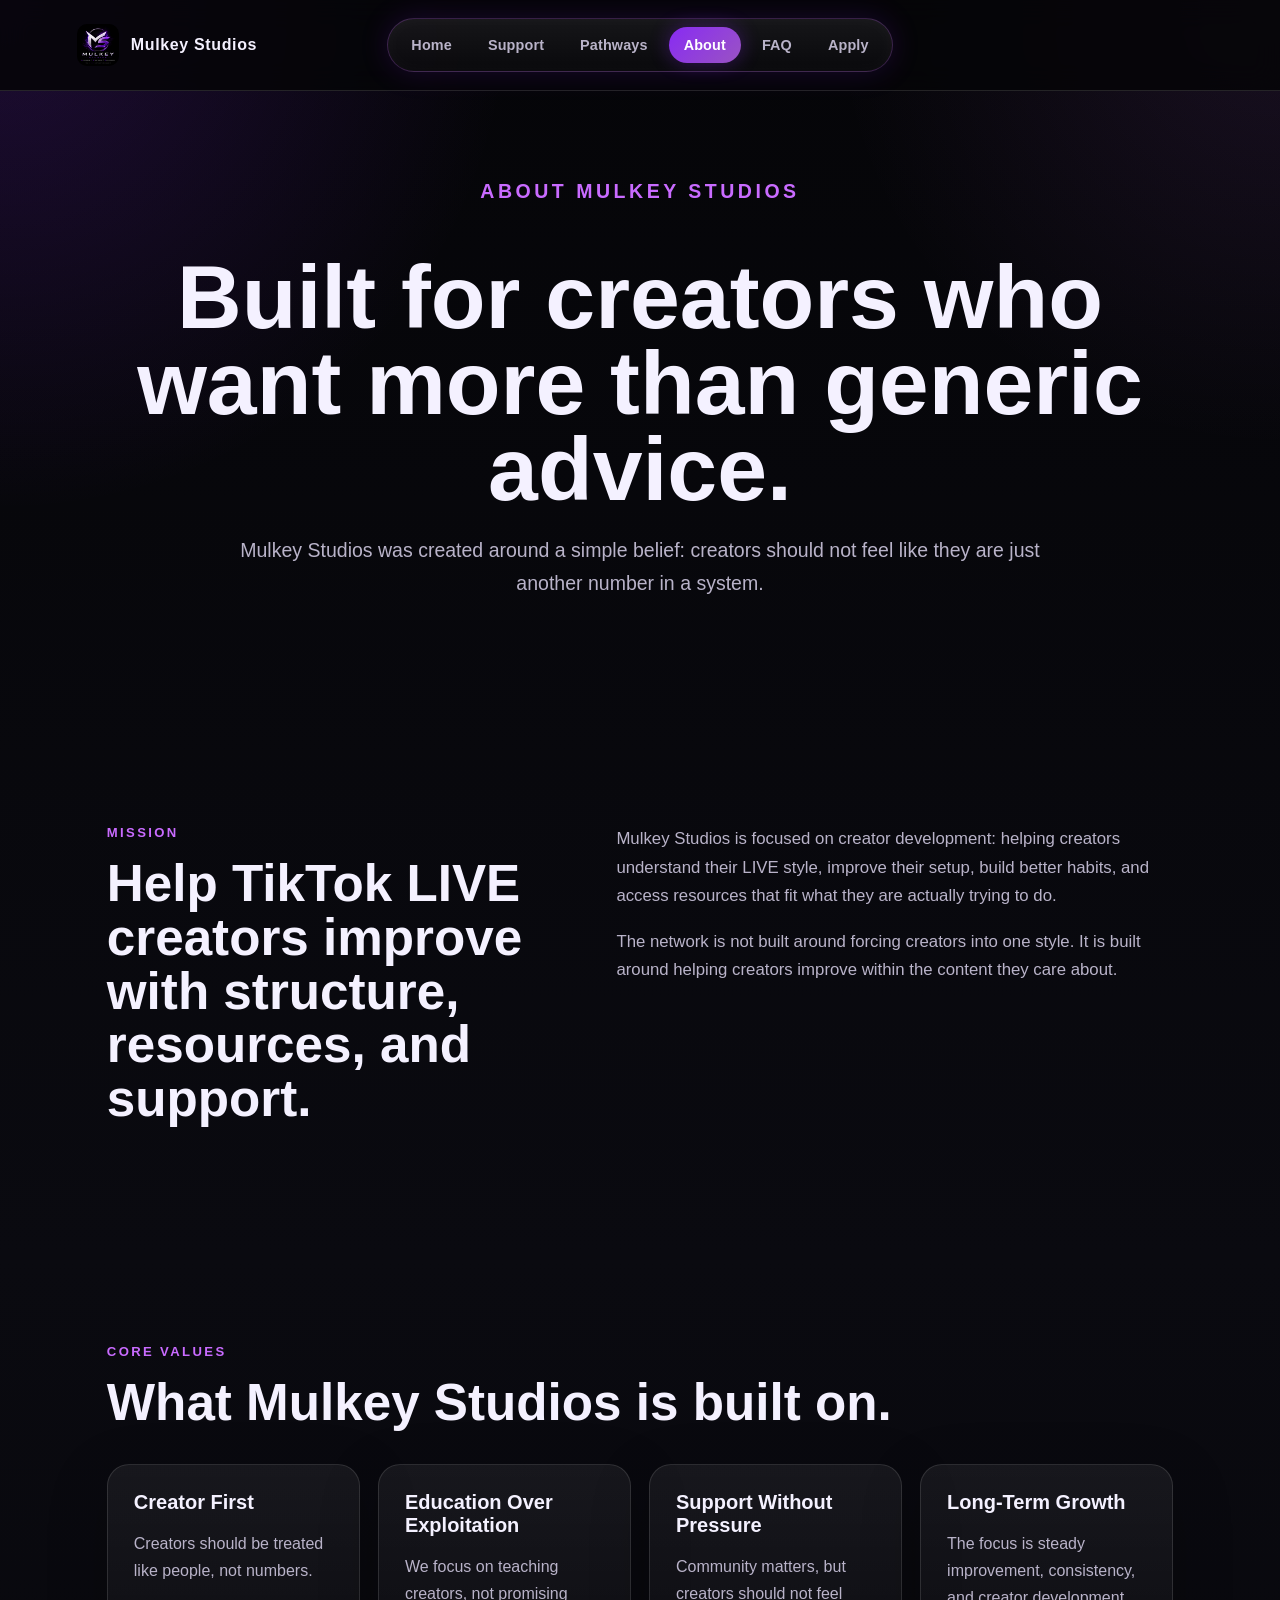
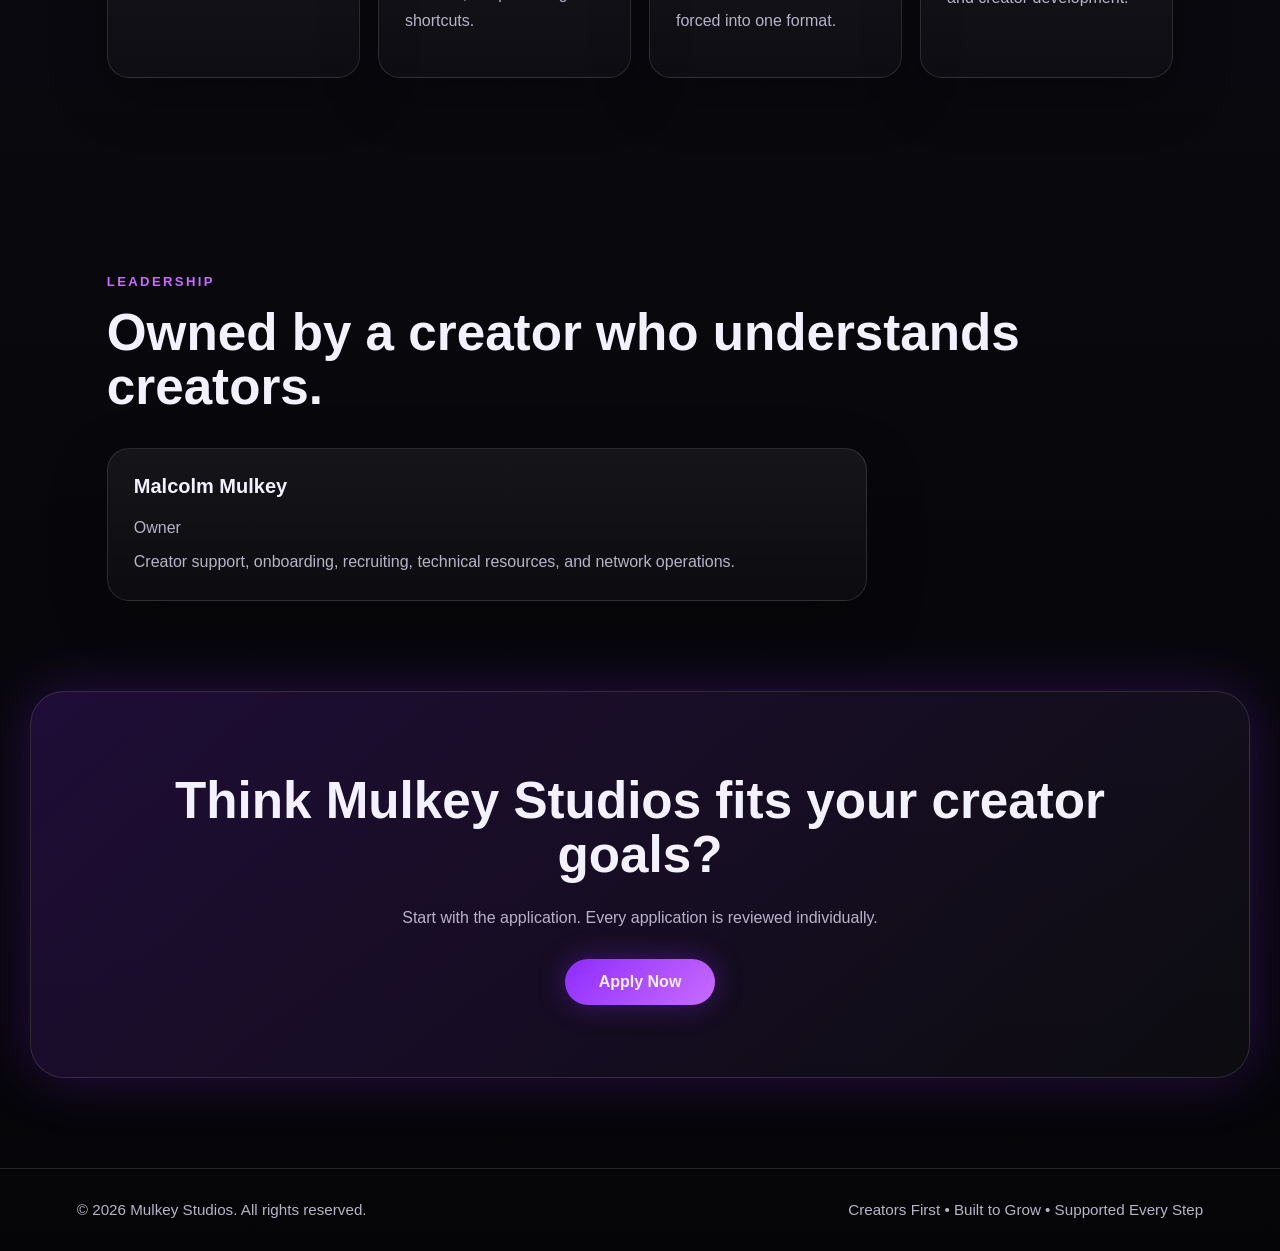
==== about.html @ f61a2d7f "Add files via upload" ====
<!DOCTYPE html>
<html lang="en">
<head>
  <meta charset="UTF-8" />
  <meta name="viewport" content="width=device-width, initial-scale=1.0" />
  <title>About | Mulkey Studios</title>
  <meta name="description" content="Learn about Mulkey Studios and its creator-first approach to TikTok LIVE support and development." />
  <link rel="stylesheet" href="style.css" />
</head>
<body>
  <header class="site-header">
    <a class="brand" href="index.html" aria-label="Mulkey Studios home">
      <img src="mulkey-studios-logo.jpeg" alt="Mulkey Studios logo" />
      <span>Mulkey Studios</span>
    </a>

    <button class="menu-toggle" aria-label="Open menu" aria-expanded="false">
      <span></span>
      <span></span>
      <span></span>
    </button>

    <nav class="nav">
      <a class="" href="index.html">Home</a>
      <a class="" href="support.html">Support</a>
      <a class="" href="pathways.html">Pathways</a>
      <a class="active" href="about.html">About</a>
      <a class="" href="faq.html">FAQ</a>
      <a class="" href="apply.html">Apply</a>
    </nav>
  </header>

  <main>
    <section class="page-hero">
      <p class="eyebrow">About Mulkey Studios</p>
      <h1>Built for creators who want more than generic advice.</h1>
      <p>
        Mulkey Studios was created around a simple belief: creators should not feel like they are just another
        number in a system.
      </p>
    </section>

    <section class="section split">
      <div>
        <p class="section-label">Mission</p>
        <h2>Help TikTok LIVE creators improve with structure, resources, and support.</h2>
      </div>
      <div class="section-copy">
        <p>
          Mulkey Studios is focused on creator development: helping creators understand their LIVE style,
          improve their setup, build better habits, and access resources that fit what they are actually trying to do.
        </p>
        <p>
          The network is not built around forcing creators into one style. It is built around helping creators
          improve within the content they care about.
        </p>
      </div>
    </section>

    <section class="section">
      <p class="section-label">Core Values</p>
      <h2>What Mulkey Studios is built on.</h2>
      <div class="cards cards-four">
        <article class="card"><h3>Creator First</h3><p>Creators should be treated like people, not numbers.</p></article>
        <article class="card"><h3>Education Over Exploitation</h3><p>We focus on teaching creators, not promising shortcuts.</p></article>
        <article class="card"><h3>Support Without Pressure</h3><p>Community matters, but creators should not feel forced into one format.</p></article>
        <article class="card"><h3>Long-Term Growth</h3><p>The focus is steady improvement, consistency, and creator development.</p></article>
      </div>
    </section>

    <section class="section leadership">
      <p class="section-label">Leadership</p>
      <h2>Owned by a creator who understands creators.</h2>
      <div class="leaders">
        <div class="leader">
          <h3>Malcolm Mulkey</h3>
          <p>Owner</p>
          <span>Creator support, onboarding, recruiting, technical resources, and network operations.</span>
        </div>
      </div>
    </section>

    <section class="section cta">
      <h2>Think Mulkey Studios fits your creator goals?</h2>
      <p>Start with the application. Every application is reviewed individually.</p>
      <a class="btn btn-primary" href="apply.html">Apply Now</a>
    </section>
  </main>

  <footer class="site-footer">
    <p>© 2026 Mulkey Studios. All rights reserved.</p>
    <p>Creators First • Built to Grow • Supported Every Step</p>
  </footer>

  <script src="script.js"></script>
</body>
</html>
---- style.css ----
* { box-sizing: border-box; }

:root {
  --bg: #050508;
  --panel: #101018;
  --panel-2: #161622;
  --text: #f4f1ff;
  --muted: #b9b3c9;
  --purple: #8e2cff;
  --purple-2: #c96bff;
  --silver: #d8d6e3;
  --border: rgba(255, 255, 255, 0.12);
  --shadow: 0 0 55px rgba(142, 44, 255, 0.25);
}

html { scroll-behavior: smooth; }

body {
  margin: 0;
  font-family: Arial, Helvetica, sans-serif;
  background:
    radial-gradient(circle at top left, rgba(142, 44, 255, 0.18), transparent 32rem),
    radial-gradient(circle at top right, rgba(201, 107, 255, 0.10), transparent 28rem),
    linear-gradient(180deg, #050508 0%, #0a0a10 44%, #050508 100%);
  color: var(--text);
}

a { color: inherit; text-decoration: none; }

.site-header {
  position: sticky;
  top: 0;
  z-index: 20;
  display: grid;
  grid-template-columns: 1fr auto 1fr;
  align-items: center;
  gap: 18px;
  padding: 18px 6%;
  background: rgba(5, 5, 8, 0.86);
  backdrop-filter: blur(14px);
  border-bottom: 1px solid var(--border);
}

.brand {
  display: flex;
  align-items: center;
  gap: 12px;
  font-weight: 800;
  letter-spacing: 0.04em;
  white-space: nowrap;
}

.brand img {
  width: 42px;
  height: 42px;
  border-radius: 10px;
  object-fit: cover;
}

.nav {
  justify-self: center;
  display: flex;
  align-items: center;
  gap: 6px;
  padding: 8px;
  border: 1px solid rgba(201, 107, 255, 0.24);
  border-radius: 999px;
  background: linear-gradient(180deg, rgba(255, 255, 255, 0.075), rgba(255, 255, 255, 0.025));
  box-shadow: 0 0 30px rgba(142, 44, 255, 0.16), inset 0 0 18px rgba(255, 255, 255, 0.03);
  font-size: 0.9rem;
  color: var(--muted);
}

.nav a {
  position: relative;
  padding: 10px 15px;
  border-radius: 999px;
  font-weight: 800;
  letter-spacing: 0.01em;
  transition: color 0.2s ease, background 0.2s ease, transform 0.2s ease, box-shadow 0.2s ease;
}

.nav a:hover {
  color: var(--text);
  background: rgba(142, 44, 255, 0.16);
  transform: translateY(-1px);
}

.nav a.active {
  color: #fff;
  background: linear-gradient(135deg, rgba(142, 44, 255, 0.95), rgba(201, 107, 255, 0.75));
  box-shadow: 0 0 20px rgba(142, 44, 255, 0.32);
}

.menu-toggle {
  justify-self: end;
  display: none;
  width: 44px;
  height: 44px;
  border: 1px solid var(--border);
  border-radius: 12px;
  background: rgba(255, 255, 255, 0.04);
  cursor: pointer;
  padding: 10px;
}

.menu-toggle span {
  display: block;
  height: 2px;
  width: 100%;
  background: var(--text);
  margin: 5px 0;
  border-radius: 999px;
  transition: transform 0.2s ease, opacity 0.2s ease;
}

.menu-toggle.menu-open span:nth-child(1) { transform: translateY(7px) rotate(45deg); }
.menu-toggle.menu-open span:nth-child(2) { opacity: 0; }
.menu-toggle.menu-open span:nth-child(3) { transform: translateY(-7px) rotate(-45deg); }

.hero, .page-hero {
  position: relative;
  display: grid;
  place-items: center;
  padding: 84px 6%;
  overflow: hidden;
  text-align: center;
}

.hero { min-height: 88vh; }
.page-hero { min-height: 52vh; }

.hero-glow {
  position: absolute;
  border-radius: 50%;
  filter: blur(80px);
  opacity: 0.75;
}

.hero-glow-one {
  width: 36rem;
  height: 36rem;
  background: rgba(142, 44, 255, 0.24);
}

.hero-glow-two {
  width: 24rem;
  height: 24rem;
  right: 5%;
  bottom: 8%;
  background: rgba(201, 107, 255, 0.12);
}

.hero-content, .page-hero > * {
  position: relative;
  max-width: 1040px;
}

.hero-logo {
  width: min(390px, 78vw);
  border-radius: 28px;
  box-shadow: var(--shadow);
  margin-bottom: 34px;
}

.eyebrow, .section-label {
  color: var(--purple-2);
  text-transform: uppercase;
  letter-spacing: 0.18em;
  font-weight: 800;
  font-size: 0.82rem;
}

h1 {
  font-size: clamp(2.5rem, 7vw, 5.9rem);
  line-height: 0.96;
  margin: 12px auto 22px;
  max-width: 1040px;
}

h2 {
  font-size: clamp(2rem, 4vw, 3.7rem);
  line-height: 1.05;
  margin: 10px 0 22px;
}

h3 { margin: 0 0 10px; font-size: 1.25rem; }

p { color: var(--muted); line-height: 1.7; }

.hero-text, .page-hero p {
  font-size: 1.22rem;
  max-width: 820px;
  margin: 0 auto 34px;
}

.hero-actions {
  display: flex;
  justify-content: center;
  gap: 16px;
  flex-wrap: wrap;
}

.btn {
  display: inline-flex;
  align-items: center;
  justify-content: center;
  min-width: 150px;
  padding: 14px 22px;
  border-radius: 999px;
  font-weight: 800;
  transition: transform 0.2s ease, opacity 0.2s ease, box-shadow 0.2s ease;
}

.btn:hover { transform: translateY(-2px); }

.btn-primary {
  background: linear-gradient(135deg, var(--purple), var(--purple-2));
  box-shadow: 0 0 28px rgba(142, 44, 255, 0.35);
}

.btn-secondary {
  border: 1px solid var(--border);
  background: rgba(255, 255, 255, 0.04);
  color: var(--silver);
}

.trust-row {
  display: flex;
  justify-content: center;
  flex-wrap: wrap;
  gap: 12px;
  margin-top: 28px;
}

.trust-row span {
  border: 1px solid rgba(201, 107, 255, 0.28);
  background: rgba(142, 44, 255, 0.08);
  color: var(--silver);
  border-radius: 999px;
  padding: 10px 14px;
  font-size: 0.88rem;
  font-weight: 700;
}

.section {
  padding: 90px 6%;
  max-width: 1220px;
  margin: 0 auto;
}

.split {
  display: grid;
  grid-template-columns: 0.9fr 1.1fr;
  gap: 54px;
  align-items: start;
}

.reverse {
  direction: rtl;
}

.reverse > * {
  direction: ltr;
}

.section-copy { font-size: 1.05rem; }

.notice {
  border-left: 3px solid var(--purple-2);
  padding: 16px 18px;
  background: rgba(142, 44, 255, 0.08);
  border-radius: 14px;
}

.benefit-grid, .cards, .pathway-grid, .steps, .requirements-grid, .leaders {
  display: grid;
  gap: 18px;
  margin-top: 34px;
}

.benefit-grid { grid-template-columns: repeat(4, 1fr); }
.cards { grid-template-columns: repeat(4, 1fr); }
.cards-three { grid-template-columns: repeat(3, 1fr); }
.cards-four { grid-template-columns: repeat(4, 1fr); }
.pathway-grid { grid-template-columns: repeat(3, 1fr); }

.pathways-three {
  grid-template-columns: repeat(3, 1fr);
}

.pathways-three article {
  min-height: 100%;
}

.steps { grid-template-columns: repeat(4, 1fr); }
.requirements-grid { grid-template-columns: 1fr 1fr; }
.leaders { grid-template-columns: minmax(220px, 1fr); max-width: 760px; }

.card, .step, .leader, .pathway-grid article, .requirement-list, details, .benefit-card {
  background: linear-gradient(180deg, rgba(255,255,255,0.058), rgba(255,255,255,0.024));
  border: 1px solid var(--border);
  border-radius: 22px;
  padding: 26px;
  box-shadow: 0 18px 60px rgba(0,0,0,0.22);
}

.benefit-card {
  display: block;
  transition: transform 0.2s ease, border-color 0.2s ease;
}

.benefit-card:hover, .card:hover, .step:hover, .pathway-grid article:hover {
  border-color: rgba(201, 107, 255, 0.45);
  transform: translateY(-2px);
}

.benefit-card span {
  display: inline-block;
  color: var(--purple-2);
  font-weight: 800;
  margin-top: 14px;
}

.highlight-card, .cta {
  background: linear-gradient(135deg, rgba(142, 44, 255, 0.18), rgba(255, 255, 255, 0.03));
  border: 1px solid var(--border);
  border-radius: 34px;
  box-shadow: var(--shadow);
}

.highlight-card {
  display: flex;
  justify-content: space-between;
  align-items: center;
  gap: 28px;
  padding: clamp(32px, 5vw, 58px);
}

.highlight-card p {
  max-width: 820px;
}

.step strong {
  display: inline-block;
  color: var(--purple-2);
  margin-bottom: 18px;
  font-size: 0.95rem;
  letter-spacing: 0.14em;
}

.pathway-grid article ul,
.requirement-list ul {
  margin: 18px 0 0;
  padding-left: 20px;
}

.pathway-grid article li,
.requirement-list li {
  color: var(--muted);
  margin: 10px 0;
  line-height: 1.55;
}

.leader p { margin-bottom: 8px; }
.leader span { color: var(--muted); line-height: 1.6; }

.faq-list {
  display: grid;
  gap: 14px;
  margin-top: 34px;
}

details {
  padding: 0;
  overflow: hidden;
}

summary {
  list-style: none;
  cursor: pointer;
  padding: 22px 26px;
  font-weight: 800;
}

summary::-webkit-details-marker { display: none; }

details p {
  padding: 0 26px 22px;
  margin: 0;
}

.cta {
  text-align: center;
  padding: clamp(36px, 6vw, 72px);
  margin-bottom: 90px;
}

.cta p {
  max-width: 760px;
  margin: 0 auto 28px;
}

.site-footer {
  display: flex;
  justify-content: space-between;
  gap: 20px;
  padding: 28px 6%;
  border-top: 1px solid var(--border);
  color: var(--muted);
  flex-wrap: wrap;
}

.site-footer p { margin: 0; font-size: 0.95rem; }

@media (max-width: 1180px) {
  .benefit-grid, .cards, .cards-three, .cards-four, .pathway-grid, .steps {
    grid-template-columns: repeat(2, 1fr);
  }

  .nav {
    gap: 4px;
    font-size: 0.84rem;
  }

  .nav a {
    padding: 9px 11px;
  }
}

@media (max-width: 900px) {
  .site-header {
    grid-template-columns: 1fr auto;
    align-items: center;
    gap: 16px;
  }

  .menu-toggle { display: block; }

  .nav {
    position: absolute;
    top: 100%;
    left: 6%;
    right: 6%;
    justify-self: auto;
    display: none;
    flex-direction: column;
    align-items: stretch;
    gap: 0;
    padding: 12px;
    background: rgba(10, 10, 16, 0.96);
    border: 1px solid var(--border);
    border-radius: 18px;
    box-shadow: var(--shadow);
  }

  .nav.nav-open { display: flex; }

  .nav a {
    padding: 14px 12px;
    border-radius: 12px;
  }

  .nav a:hover {
    background: rgba(255, 255, 255, 0.06);
  }

  .split,
  .benefit-grid,
  .cards,
  .cards-three,
  .cards-four,
  .pathway-grid,
  .steps,
  .leaders,
  .requirements-grid {
    grid-template-columns: 1fr;
  }

  .highlight-card {
    flex-direction: column;
    align-items: flex-start;
  }

  .hero {
    min-height: auto;
    padding-top: 56px;
  }

  .page-hero {
    min-height: auto;
    padding-top: 64px;
  }

  .section { padding: 64px 6%; }

  .brand span { font-size: 0.95rem; }
}
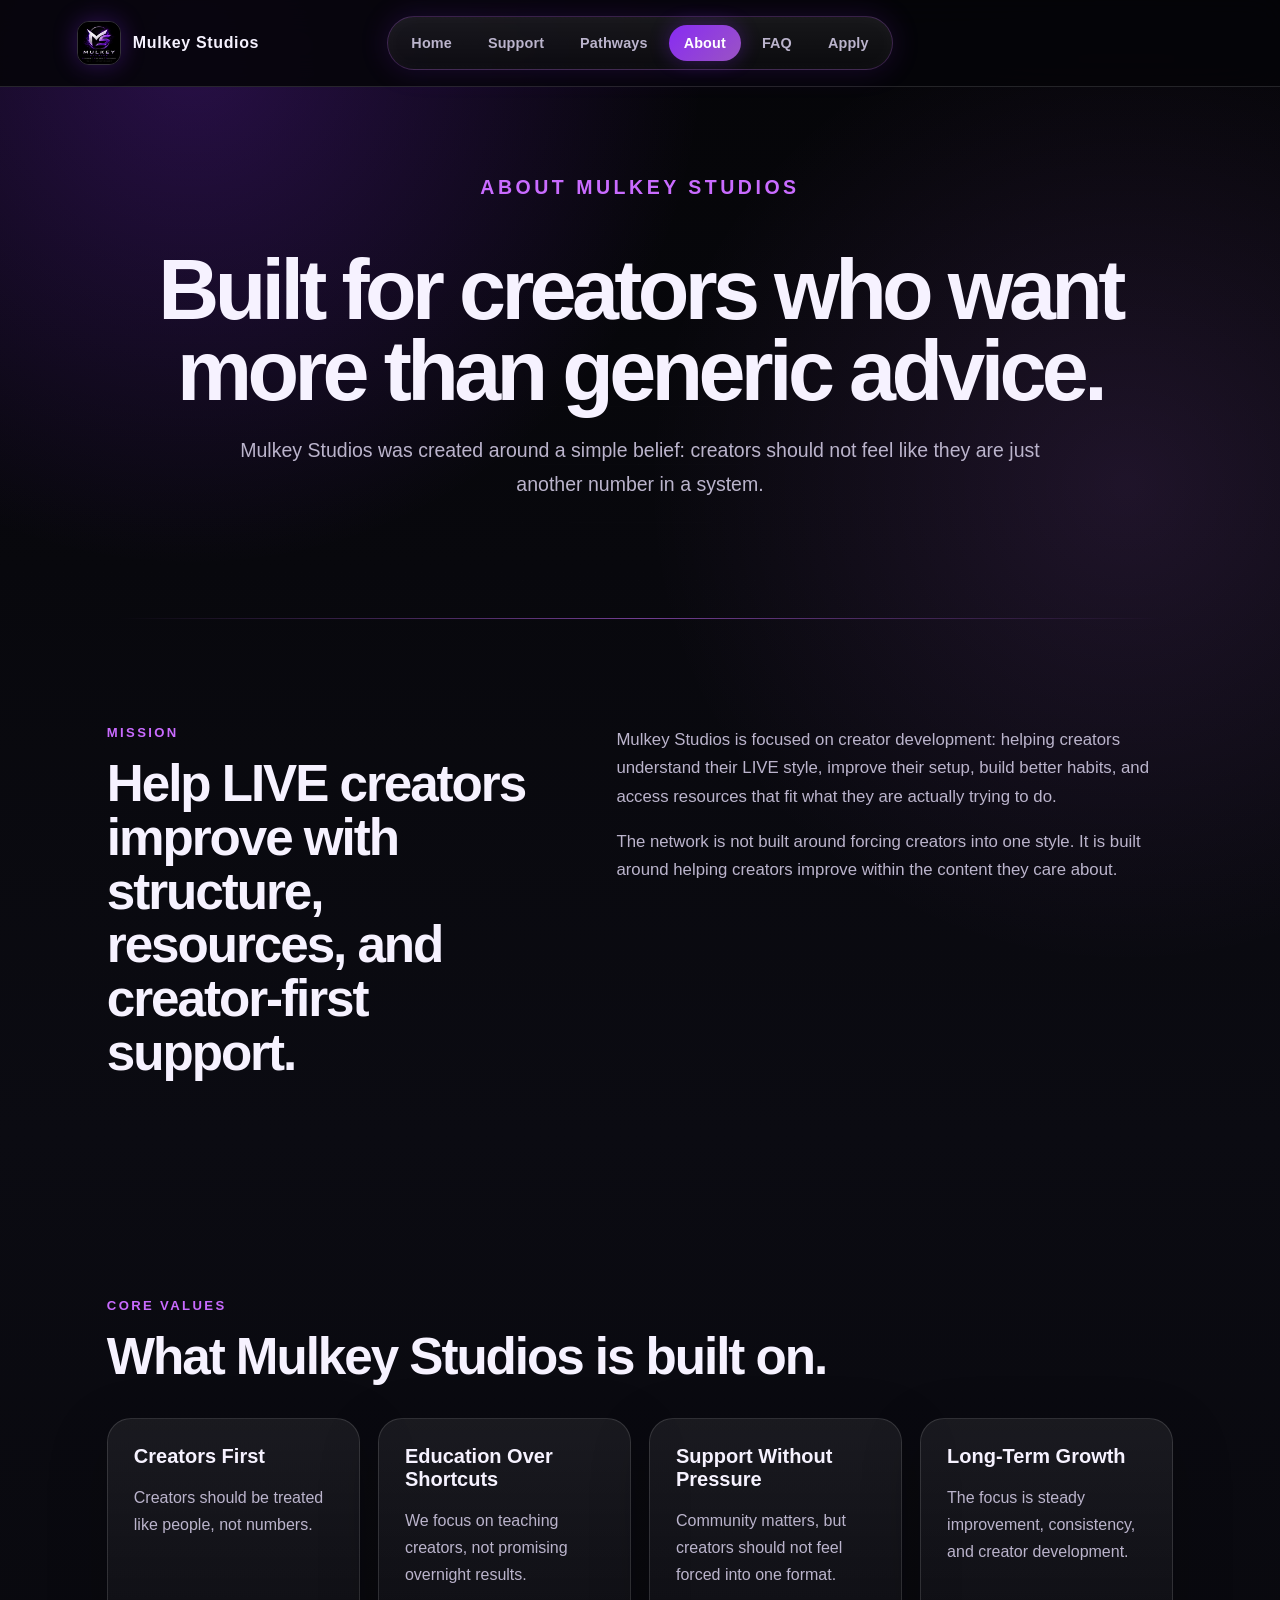
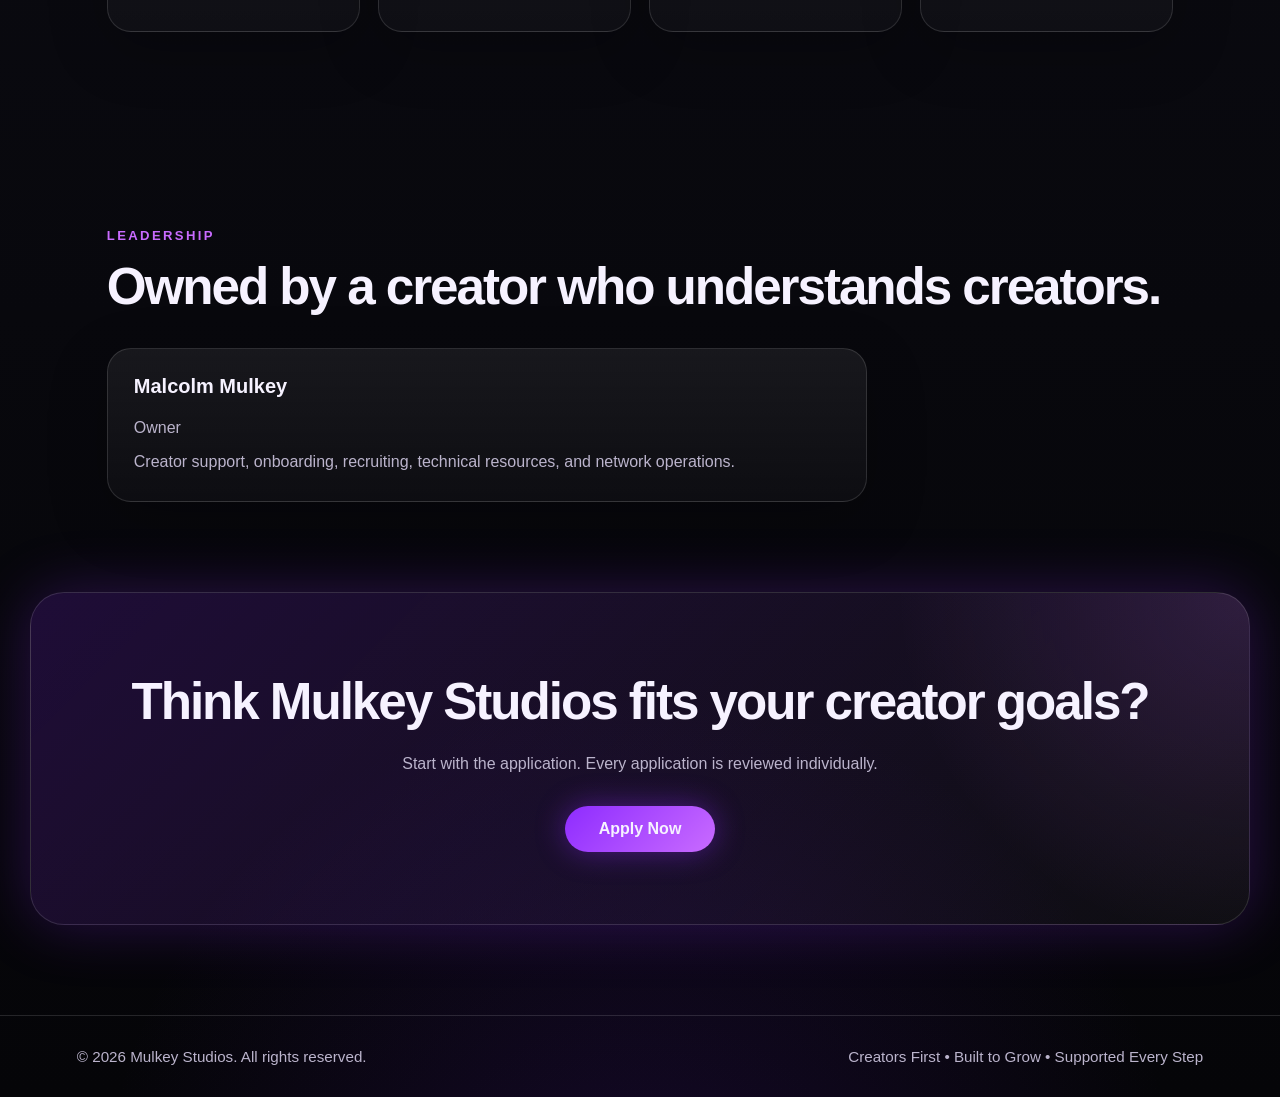
==== commit dabd5c01: "Add files via upload" ====
--- a/about.html
+++ b/about.html
@@ -4,7 +4,7 @@
   <meta charset="UTF-8" />
   <meta name="viewport" content="width=device-width, initial-scale=1.0" />
   <title>About | Mulkey Studios</title>
-  <meta name="description" content="Learn about Mulkey Studios and its creator-first approach to TikTok LIVE support and development." />
+  <meta name="description" content="Learn about Mulkey Studios and its creator-first approach to LIVE creator support and development." />
   <link rel="stylesheet" href="style.css" />
 </head>
 <body>
@@ -21,12 +21,12 @@
     </button>
 
     <nav class="nav">
-      <a class="" href="index.html">Home</a>
-      <a class="" href="support.html">Support</a>
-      <a class="" href="pathways.html">Pathways</a>
+      <a href="index.html">Home</a>
+      <a href="support.html">Support</a>
+      <a href="pathways.html">Pathways</a>
       <a class="active" href="about.html">About</a>
-      <a class="" href="faq.html">FAQ</a>
-      <a class="" href="apply.html">Apply</a>
+      <a href="faq.html">FAQ</a>
+      <a href="apply.html">Apply</a>
     </nav>
   </header>
 
@@ -43,7 +43,7 @@
     <section class="section split">
       <div>
         <p class="section-label">Mission</p>
-        <h2>Help TikTok LIVE creators improve with structure, resources, and support.</h2>
+        <h2>Help LIVE creators improve with structure, resources, and creator-first support.</h2>
       </div>
       <div class="section-copy">
         <p>
@@ -61,8 +61,8 @@
       <p class="section-label">Core Values</p>
       <h2>What Mulkey Studios is built on.</h2>
       <div class="cards cards-four">
-        <article class="card"><h3>Creator First</h3><p>Creators should be treated like people, not numbers.</p></article>
-        <article class="card"><h3>Education Over Exploitation</h3><p>We focus on teaching creators, not promising shortcuts.</p></article>
+        <article class="card"><h3>Creators First</h3><p>Creators should be treated like people, not numbers.</p></article>
+        <article class="card"><h3>Education Over Shortcuts</h3><p>We focus on teaching creators, not promising overnight results.</p></article>
         <article class="card"><h3>Support Without Pressure</h3><p>Community matters, but creators should not feel forced into one format.</p></article>
         <article class="card"><h3>Long-Term Growth</h3><p>The focus is steady improvement, consistency, and creator development.</p></article>
       </div>
--- a/style.css
+++ b/style.css
@@ -2,15 +2,20 @@
 
 :root {
   --bg: #050508;
-  --panel: #101018;
-  --panel-2: #161622;
-  --text: #f4f1ff;
-  --muted: #b9b3c9;
+  --bg-soft: #0b0b12;
+  --panel: rgba(16, 16, 24, 0.82);
+  --panel-2: rgba(22, 22, 34, 0.86);
+  --text: #f6f2ff;
+  --muted: #bbb4cc;
+  --muted-2: #8f879d;
   --purple: #8e2cff;
   --purple-2: #c96bff;
-  --silver: #d8d6e3;
-  --border: rgba(255, 255, 255, 0.12);
-  --shadow: 0 0 55px rgba(142, 44, 255, 0.25);
+  --purple-3: #5b19ba;
+  --silver: #e5e2ec;
+  --border: rgba(255, 255, 255, 0.13);
+  --border-strong: rgba(201, 107, 255, 0.38);
+  --shadow: 0 0 60px rgba(142, 44, 255, 0.25);
+  --shadow-strong: 0 24px 90px rgba(142, 44, 255, 0.22);
 }
 
 html { scroll-behavior: smooth; }
@@ -19,10 +24,25 @@
   margin: 0;
   font-family: Arial, Helvetica, sans-serif;
   background:
-    radial-gradient(circle at top left, rgba(142, 44, 255, 0.18), transparent 32rem),
-    radial-gradient(circle at top right, rgba(201, 107, 255, 0.10), transparent 28rem),
-    linear-gradient(180deg, #050508 0%, #0a0a10 44%, #050508 100%);
+    radial-gradient(circle at 15% 2%, rgba(142, 44, 255, 0.25), transparent 32rem),
+    radial-gradient(circle at 88% 18%, rgba(201, 107, 255, 0.12), transparent 30rem),
+    radial-gradient(circle at 50% 105%, rgba(91, 25, 186, 0.18), transparent 34rem),
+    linear-gradient(180deg, #050508 0%, #0b0b12 42%, #050508 100%);
   color: var(--text);
+  min-height: 100vh;
+}
+
+body::before {
+  content: "";
+  position: fixed;
+  inset: 0;
+  pointer-events: none;
+  background-image:
+    linear-gradient(rgba(255,255,255,0.035) 1px, transparent 1px),
+    linear-gradient(90deg, rgba(255,255,255,0.025) 1px, transparent 1px);
+  background-size: 58px 58px;
+  mask-image: radial-gradient(circle at center, black, transparent 78%);
+  opacity: 0.28;
 }
 
 a { color: inherit; text-decoration: none; }
@@ -35,9 +55,9 @@
   grid-template-columns: 1fr auto 1fr;
   align-items: center;
   gap: 18px;
-  padding: 18px 6%;
-  background: rgba(5, 5, 8, 0.86);
-  backdrop-filter: blur(14px);
+  padding: 16px 6%;
+  background: rgba(5, 5, 8, 0.88);
+  backdrop-filter: blur(16px);
   border-bottom: 1px solid var(--border);
 }
 
@@ -45,16 +65,18 @@
   display: flex;
   align-items: center;
   gap: 12px;
-  font-weight: 800;
+  font-weight: 900;
   letter-spacing: 0.04em;
   white-space: nowrap;
 }
 
 .brand img {
-  width: 42px;
-  height: 42px;
-  border-radius: 10px;
+  width: 44px;
+  height: 44px;
+  border-radius: 12px;
   object-fit: cover;
+  border: 1px solid rgba(255,255,255,0.18);
+  box-shadow: 0 0 24px rgba(142, 44, 255, 0.30);
 }
 
 .nav {
@@ -65,7 +87,7 @@
   padding: 8px;
   border: 1px solid rgba(201, 107, 255, 0.24);
   border-radius: 999px;
-  background: linear-gradient(180deg, rgba(255, 255, 255, 0.075), rgba(255, 255, 255, 0.025));
+  background: linear-gradient(180deg, rgba(255, 255, 255, 0.08), rgba(255, 255, 255, 0.03));
   box-shadow: 0 0 30px rgba(142, 44, 255, 0.16), inset 0 0 18px rgba(255, 255, 255, 0.03);
   font-size: 0.9rem;
   color: var(--muted);
@@ -130,17 +152,28 @@
 .hero { min-height: 88vh; }
 .page-hero { min-height: 52vh; }
 
+.hero::after, .page-hero::after {
+  content: "";
+  position: absolute;
+  left: 50%;
+  bottom: 0;
+  width: min(1050px, 88vw);
+  height: 1px;
+  transform: translateX(-50%);
+  background: linear-gradient(90deg, transparent, rgba(201, 107, 255, 0.55), transparent);
+}
+
 .hero-glow {
   position: absolute;
   border-radius: 50%;
-  filter: blur(80px);
-  opacity: 0.75;
+  filter: blur(82px);
+  opacity: 0.8;
 }
 
 .hero-glow-one {
-  width: 36rem;
-  height: 36rem;
-  background: rgba(142, 44, 255, 0.24);
+  width: 38rem;
+  height: 38rem;
+  background: rgba(142, 44, 255, 0.26);
 }
 
 .hero-glow-two {
@@ -148,18 +181,19 @@
   height: 24rem;
   right: 5%;
   bottom: 8%;
-  background: rgba(201, 107, 255, 0.12);
+  background: rgba(201, 107, 255, 0.14);
 }
 
 .hero-content, .page-hero > * {
   position: relative;
-  max-width: 1040px;
+  max-width: 1060px;
 }
 
 .hero-logo {
-  width: min(390px, 78vw);
-  border-radius: 28px;
-  box-shadow: var(--shadow);
+  width: min(420px, 82vw);
+  border-radius: 30px;
+  border: 1px solid rgba(255,255,255,0.14);
+  box-shadow: var(--shadow-strong);
   margin-bottom: 34px;
 }
 
@@ -167,21 +201,23 @@
   color: var(--purple-2);
   text-transform: uppercase;
   letter-spacing: 0.18em;
-  font-weight: 800;
+  font-weight: 900;
   font-size: 0.82rem;
 }
 
 h1 {
-  font-size: clamp(2.5rem, 7vw, 5.9rem);
+  font-size: clamp(2.45rem, 6.6vw, 5.8rem);
   line-height: 0.96;
   margin: 12px auto 22px;
-  max-width: 1040px;
+  max-width: 1080px;
+  letter-spacing: -0.055em;
 }
 
 h2 {
   font-size: clamp(2rem, 4vw, 3.7rem);
   line-height: 1.05;
   margin: 10px 0 22px;
+  letter-spacing: -0.04em;
 }
 
 h3 { margin: 0 0 10px; font-size: 1.25rem; }
@@ -190,7 +226,7 @@
 
 .hero-text, .page-hero p {
   font-size: 1.22rem;
-  max-width: 820px;
+  max-width: 850px;
   margin: 0 auto 34px;
 }
 
@@ -206,9 +242,9 @@
   align-items: center;
   justify-content: center;
   min-width: 150px;
-  padding: 14px 22px;
+  padding: 14px 23px;
   border-radius: 999px;
-  font-weight: 800;
+  font-weight: 900;
   transition: transform 0.2s ease, opacity 0.2s ease, box-shadow 0.2s ease;
 }
 
@@ -216,12 +252,12 @@
 
 .btn-primary {
   background: linear-gradient(135deg, var(--purple), var(--purple-2));
-  box-shadow: 0 0 28px rgba(142, 44, 255, 0.35);
+  box-shadow: 0 0 30px rgba(142, 44, 255, 0.42);
 }
 
 .btn-secondary {
   border: 1px solid var(--border);
-  background: rgba(255, 255, 255, 0.04);
+  background: rgba(255, 255, 255, 0.055);
   color: var(--silver);
 }
 
@@ -240,7 +276,7 @@
   border-radius: 999px;
   padding: 10px 14px;
   font-size: 0.88rem;
-  font-weight: 700;
+  font-weight: 800;
 }
 
 .section {
@@ -256,14 +292,8 @@
   align-items: start;
 }
 
-.reverse {
-  direction: rtl;
-}
-
-.reverse > * {
-  direction: ltr;
-}
-
+.reverse { direction: rtl; }
+.reverse > * { direction: ltr; }
 .section-copy { font-size: 1.05rem; }
 
 .notice {
@@ -283,47 +313,38 @@
 .cards { grid-template-columns: repeat(4, 1fr); }
 .cards-three { grid-template-columns: repeat(3, 1fr); }
 .cards-four { grid-template-columns: repeat(4, 1fr); }
-.pathway-grid { grid-template-columns: repeat(3, 1fr); }
-
-.pathways-three {
-  grid-template-columns: repeat(3, 1fr);
-}
-
-.pathways-three article {
-  min-height: 100%;
-}
-
+.pathway-grid, .pathways-three { grid-template-columns: repeat(3, 1fr); }
 .steps { grid-template-columns: repeat(4, 1fr); }
 .requirements-grid { grid-template-columns: 1fr 1fr; }
 .leaders { grid-template-columns: minmax(220px, 1fr); max-width: 760px; }
 
 .card, .step, .leader, .pathway-grid article, .requirement-list, details, .benefit-card {
-  background: linear-gradient(180deg, rgba(255,255,255,0.058), rgba(255,255,255,0.024));
+  background: linear-gradient(180deg, rgba(255,255,255,0.068), rgba(255,255,255,0.026));
   border: 1px solid var(--border);
-  border-radius: 22px;
+  border-radius: 24px;
   padding: 26px;
-  box-shadow: 0 18px 60px rgba(0,0,0,0.22);
-}
-
-.benefit-card {
-  display: block;
-  transition: transform 0.2s ease, border-color 0.2s ease;
-}
+  box-shadow: 0 18px 60px rgba(0,0,0,0.24);
+}
+
+.benefit-card { display: block; transition: transform 0.2s ease, border-color 0.2s ease, background 0.2s ease; }
 
 .benefit-card:hover, .card:hover, .step:hover, .pathway-grid article:hover {
-  border-color: rgba(201, 107, 255, 0.45);
-  transform: translateY(-2px);
+  border-color: var(--border-strong);
+  transform: translateY(-3px);
+  background: linear-gradient(180deg, rgba(142, 44, 255, 0.13), rgba(255,255,255,0.03));
 }
 
 .benefit-card span {
   display: inline-block;
   color: var(--purple-2);
-  font-weight: 800;
+  font-weight: 900;
   margin-top: 14px;
 }
 
 .highlight-card, .cta {
-  background: linear-gradient(135deg, rgba(142, 44, 255, 0.18), rgba(255, 255, 255, 0.03));
+  background:
+    radial-gradient(circle at top right, rgba(201, 107, 255, 0.16), transparent 22rem),
+    linear-gradient(135deg, rgba(142, 44, 255, 0.18), rgba(255, 255, 255, 0.035));
   border: 1px solid var(--border);
   border-radius: 34px;
   box-shadow: var(--shadow);
@@ -337,9 +358,7 @@
   padding: clamp(32px, 5vw, 58px);
 }
 
-.highlight-card p {
-  max-width: 820px;
-}
+.highlight-card p { max-width: 820px; }
 
 .step strong {
   display: inline-block;
@@ -349,19 +368,18 @@
   letter-spacing: 0.14em;
 }
 
-.pathway-grid article ul,
-.requirement-list ul {
+.pathway-grid article ul, .requirement-list ul {
   margin: 18px 0 0;
   padding-left: 20px;
 }
 
-.pathway-grid article li,
-.requirement-list li {
+.pathway-grid article li, .requirement-list li {
   color: var(--muted);
   margin: 10px 0;
   line-height: 1.55;
 }
 
+.warning { border-color: rgba(201, 107, 255, 0.28); }
 .leader p { margin-bottom: 8px; }
 .leader span { color: var(--muted); line-height: 1.6; }
 
@@ -371,24 +389,10 @@
   margin-top: 34px;
 }
 
-details {
-  padding: 0;
-  overflow: hidden;
-}
-
-summary {
-  list-style: none;
-  cursor: pointer;
-  padding: 22px 26px;
-  font-weight: 800;
-}
-
+details { padding: 0; overflow: hidden; }
+summary { list-style: none; cursor: pointer; padding: 22px 26px; font-weight: 900; }
 summary::-webkit-details-marker { display: none; }
-
-details p {
-  padding: 0 26px 22px;
-  margin: 0;
-}
+details p { padding: 0 26px 22px; margin: 0; }
 
 .cta {
   text-align: center;
@@ -396,10 +400,7 @@
   margin-bottom: 90px;
 }
 
-.cta p {
-  max-width: 760px;
-  margin: 0 auto 28px;
-}
+.cta p { max-width: 760px; margin: 0 auto 28px; }
 
 .site-footer {
   display: flex;
@@ -414,27 +415,13 @@
 .site-footer p { margin: 0; font-size: 0.95rem; }
 
 @media (max-width: 1180px) {
-  .benefit-grid, .cards, .cards-three, .cards-four, .pathway-grid, .steps {
-    grid-template-columns: repeat(2, 1fr);
-  }
-
-  .nav {
-    gap: 4px;
-    font-size: 0.84rem;
-  }
-
-  .nav a {
-    padding: 9px 11px;
-  }
+  .benefit-grid, .cards, .cards-three, .cards-four, .pathway-grid, .steps { grid-template-columns: repeat(2, 1fr); }
+  .nav { gap: 4px; font-size: 0.84rem; }
+  .nav a { padding: 9px 11px; }
 }
 
 @media (max-width: 900px) {
-  .site-header {
-    grid-template-columns: 1fr auto;
-    align-items: center;
-    gap: 16px;
-  }
-
+  .site-header { grid-template-columns: 1fr auto; align-items: center; gap: 16px; }
   .menu-toggle { display: block; }
 
   .nav {
@@ -448,51 +435,23 @@
     align-items: stretch;
     gap: 0;
     padding: 12px;
-    background: rgba(10, 10, 16, 0.96);
+    background: rgba(10, 10, 16, 0.97);
     border: 1px solid var(--border);
     border-radius: 18px;
     box-shadow: var(--shadow);
   }
 
   .nav.nav-open { display: flex; }
-
-  .nav a {
-    padding: 14px 12px;
-    border-radius: 12px;
-  }
-
-  .nav a:hover {
-    background: rgba(255, 255, 255, 0.06);
-  }
-
-  .split,
-  .benefit-grid,
-  .cards,
-  .cards-three,
-  .cards-four,
-  .pathway-grid,
-  .steps,
-  .leaders,
-  .requirements-grid {
+  .nav a { padding: 14px 12px; border-radius: 12px; }
+  .nav a:hover { background: rgba(255, 255, 255, 0.06); }
+
+  .split, .benefit-grid, .cards, .cards-three, .cards-four, .pathway-grid, .steps, .leaders, .requirements-grid {
     grid-template-columns: 1fr;
   }
 
-  .highlight-card {
-    flex-direction: column;
-    align-items: flex-start;
-  }
-
-  .hero {
-    min-height: auto;
-    padding-top: 56px;
-  }
-
-  .page-hero {
-    min-height: auto;
-    padding-top: 64px;
-  }
-
+  .highlight-card { flex-direction: column; align-items: flex-start; }
+  .hero { min-height: auto; padding-top: 56px; }
+  .page-hero { min-height: auto; padding-top: 64px; }
   .section { padding: 64px 6%; }
-
   .brand span { font-size: 0.95rem; }
 }
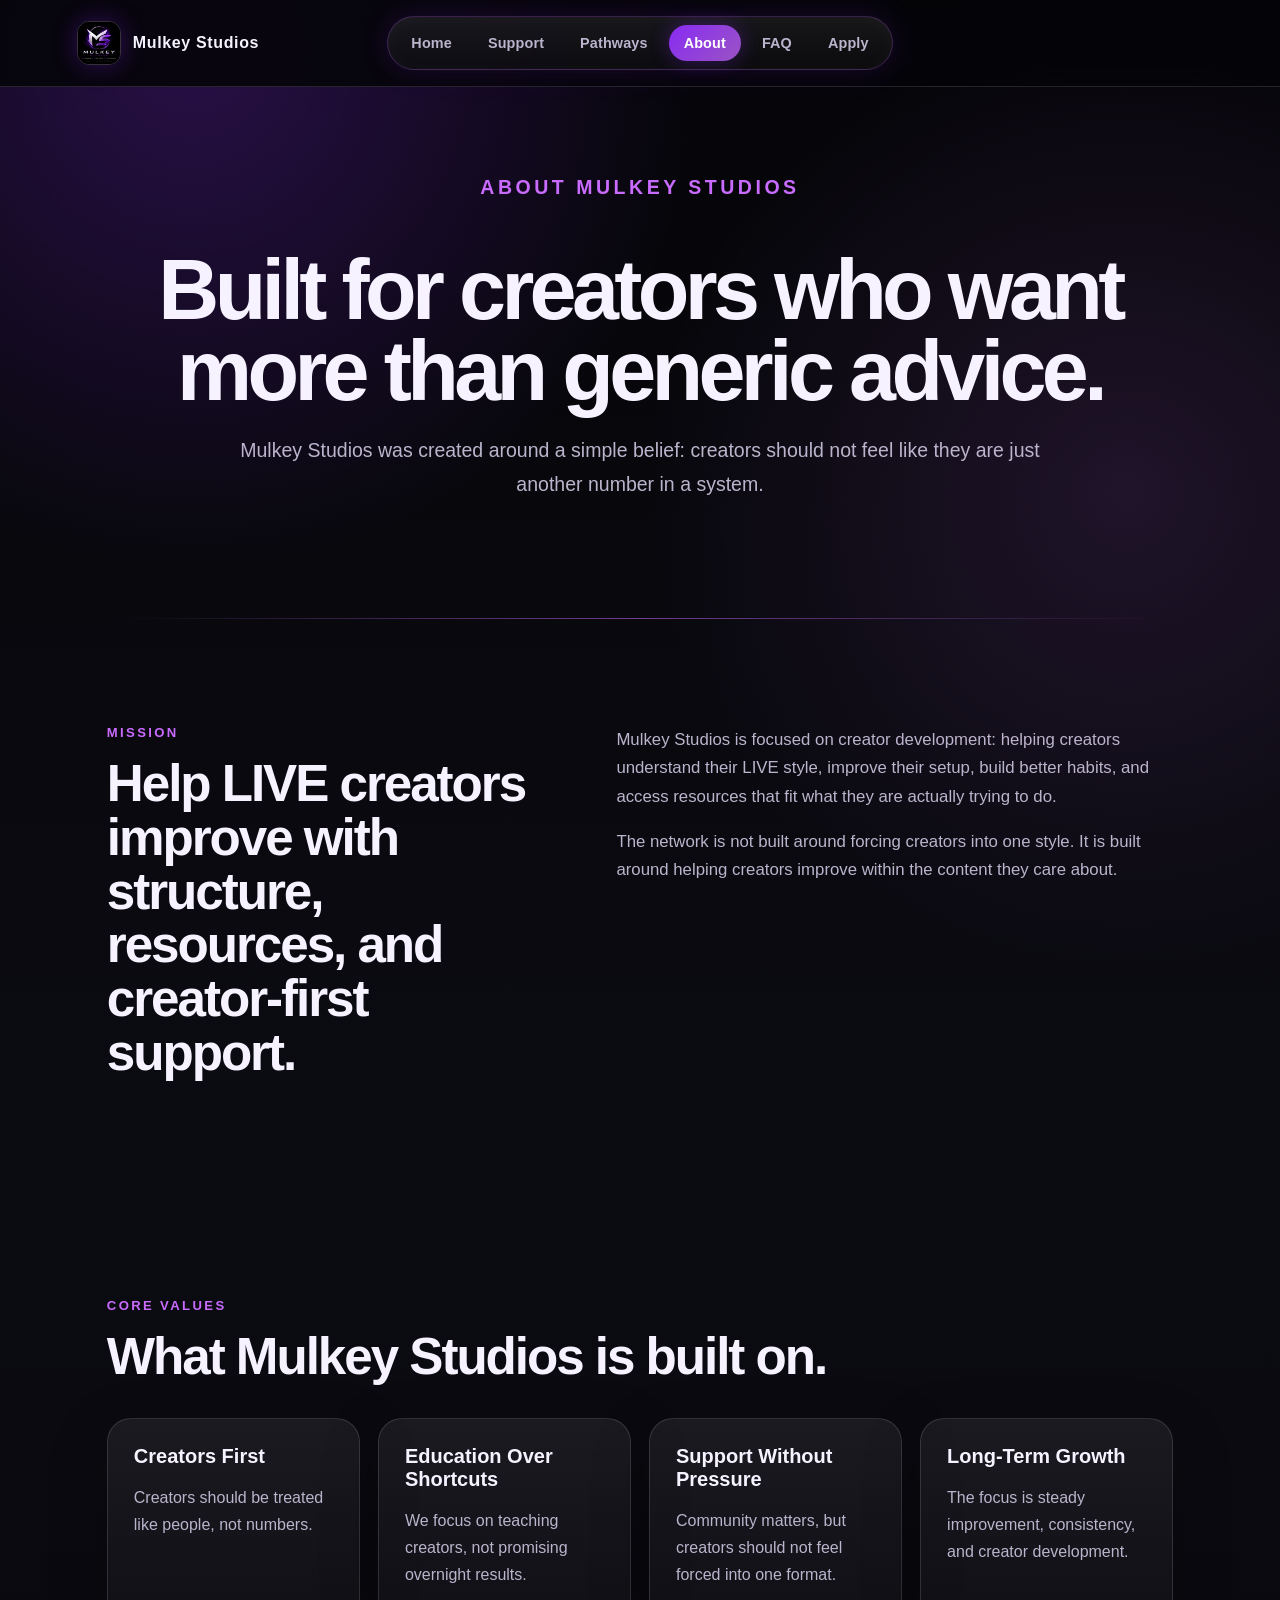
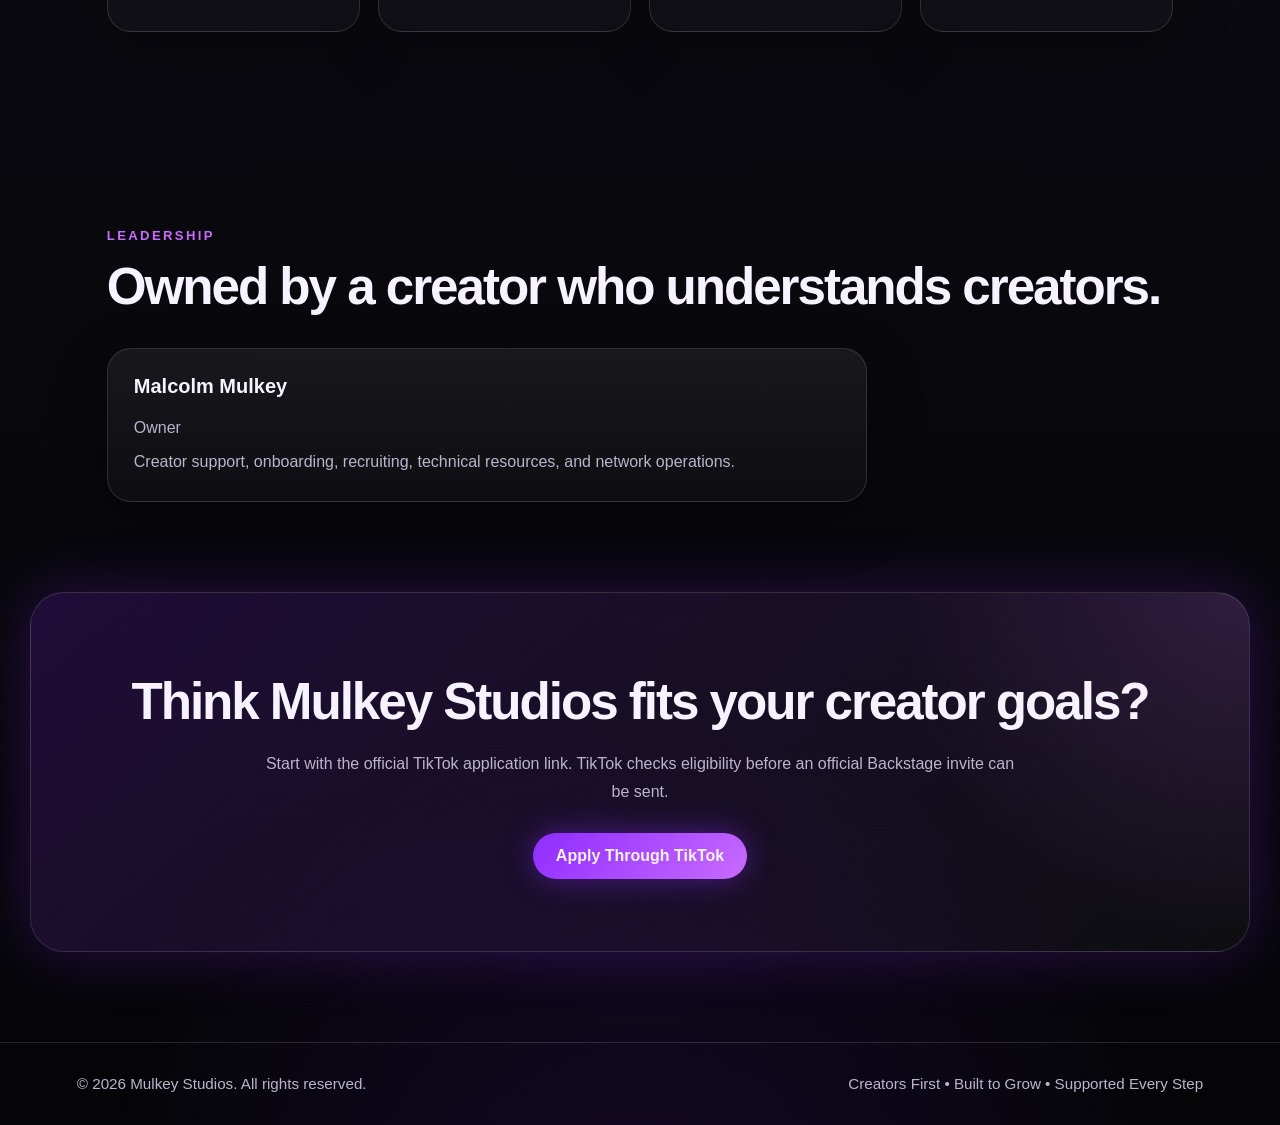
==== commit a0359d0a: "Add files via upload" ====
--- a/about.html
+++ b/about.html
@@ -82,8 +82,8 @@
 
     <section class="section cta">
       <h2>Think Mulkey Studios fits your creator goals?</h2>
-      <p>Start with the application. Every application is reviewed individually.</p>
-      <a class="btn btn-primary" href="apply.html">Apply Now</a>
+      <p>Start with the official TikTok application link. TikTok checks eligibility before an official Backstage invite can be sent.</p>
+      <a class="btn btn-primary" href="apply.html">Apply Through TikTok</a>
     </section>
   </main>
 
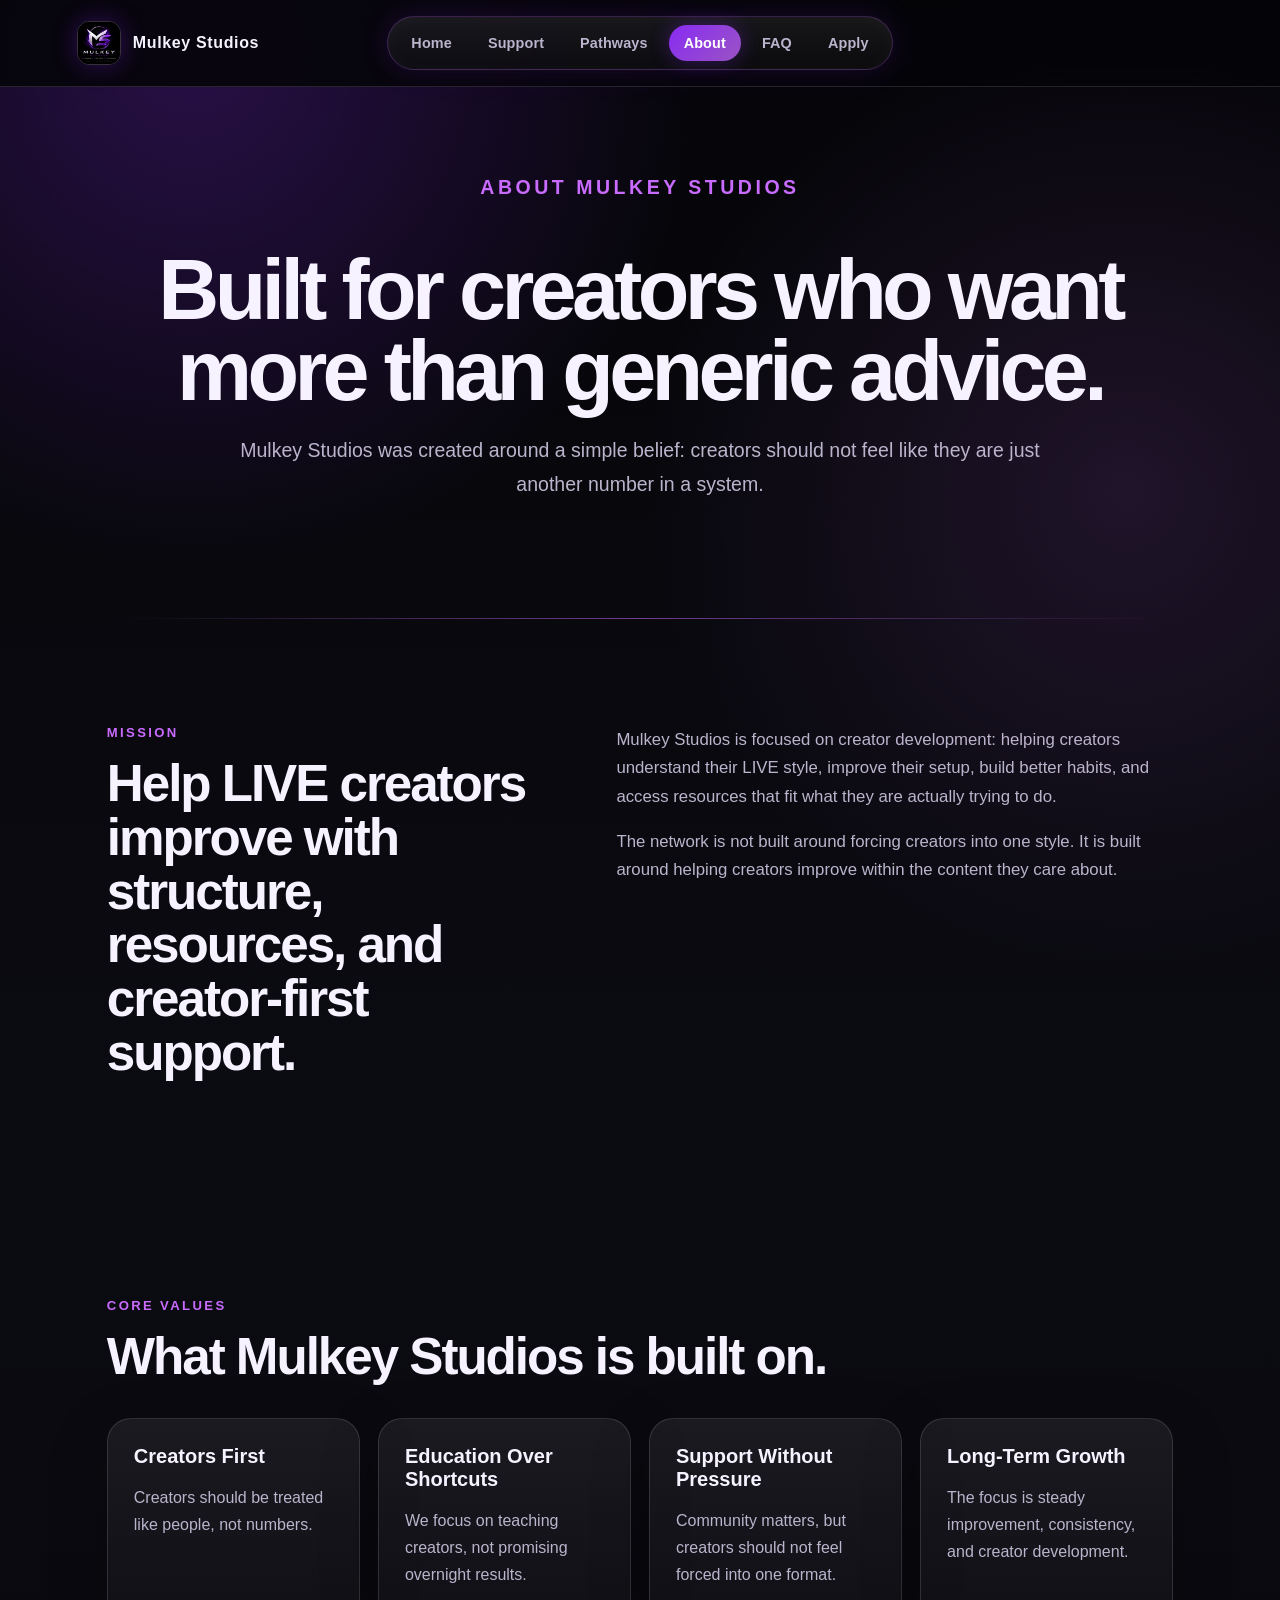
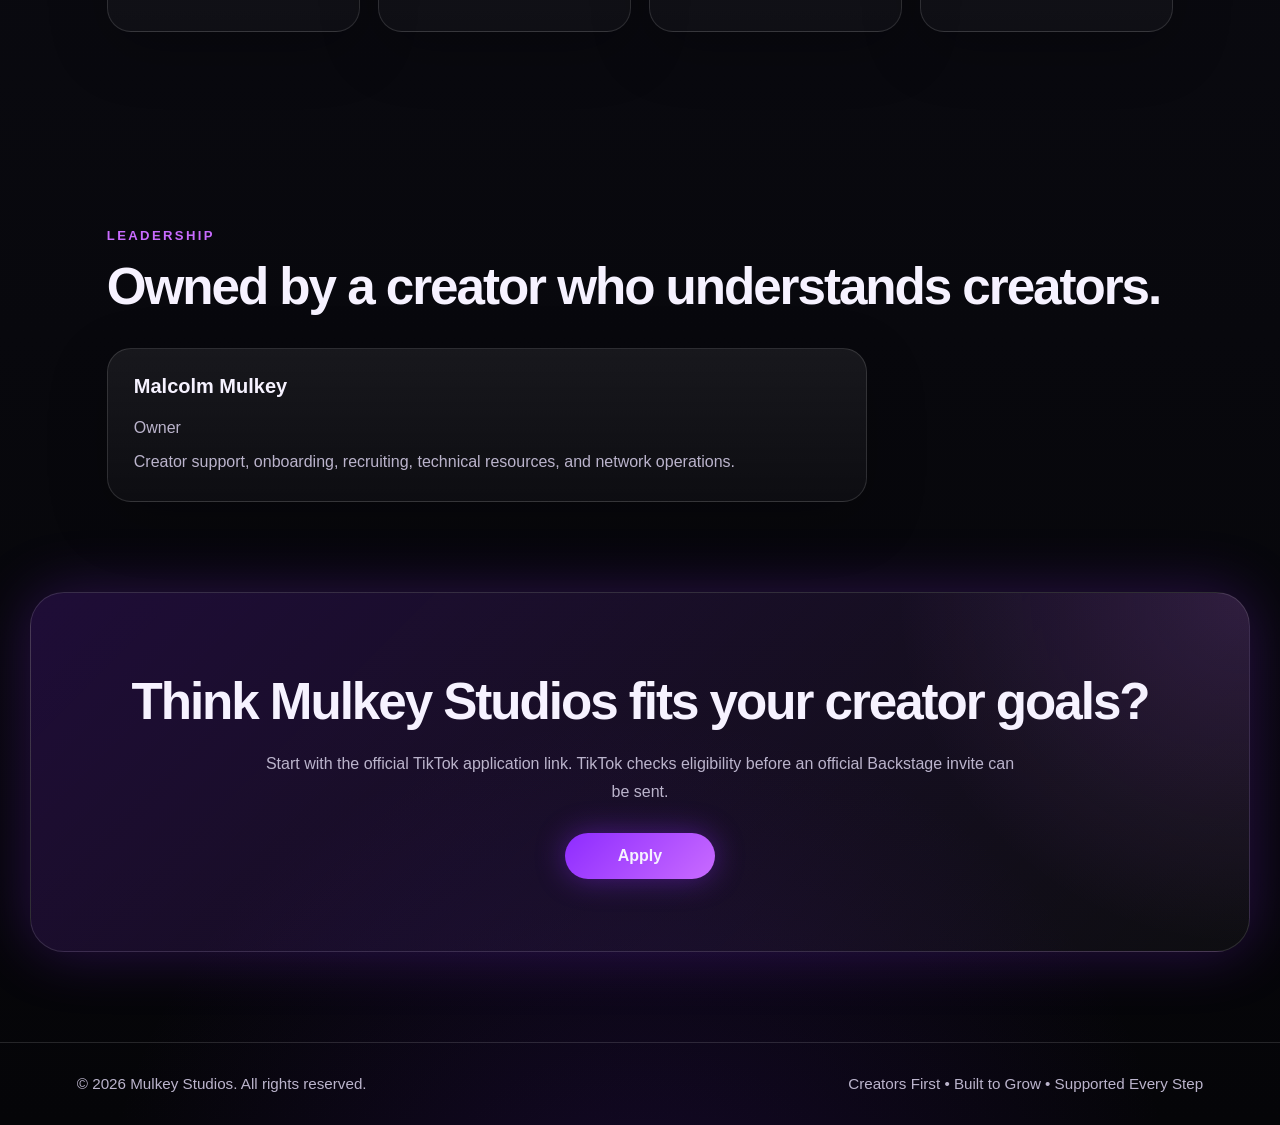
==== commit 5f46b8b9: "Add files via upload" ====
--- a/about.html
+++ b/about.html
@@ -26,7 +26,7 @@
       <a href="pathways.html">Pathways</a>
       <a class="active" href="about.html">About</a>
       <a href="faq.html">FAQ</a>
-      <a href="apply.html">Apply</a>
+      <a href="https://www.tiktok.com/t/ZTBUme15k/" target="_blank" rel="noopener">Apply</a>
     </nav>
   </header>
 
@@ -83,7 +83,7 @@
     <section class="section cta">
       <h2>Think Mulkey Studios fits your creator goals?</h2>
       <p>Start with the official TikTok application link. TikTok checks eligibility before an official Backstage invite can be sent.</p>
-      <a class="btn btn-primary" href="apply.html">Apply Through TikTok</a>
+      <a class="btn btn-primary" href="https://www.tiktok.com/t/ZTBUme15k/" target="_blank" rel="noopener">Apply</a>
     </section>
   </main>
 
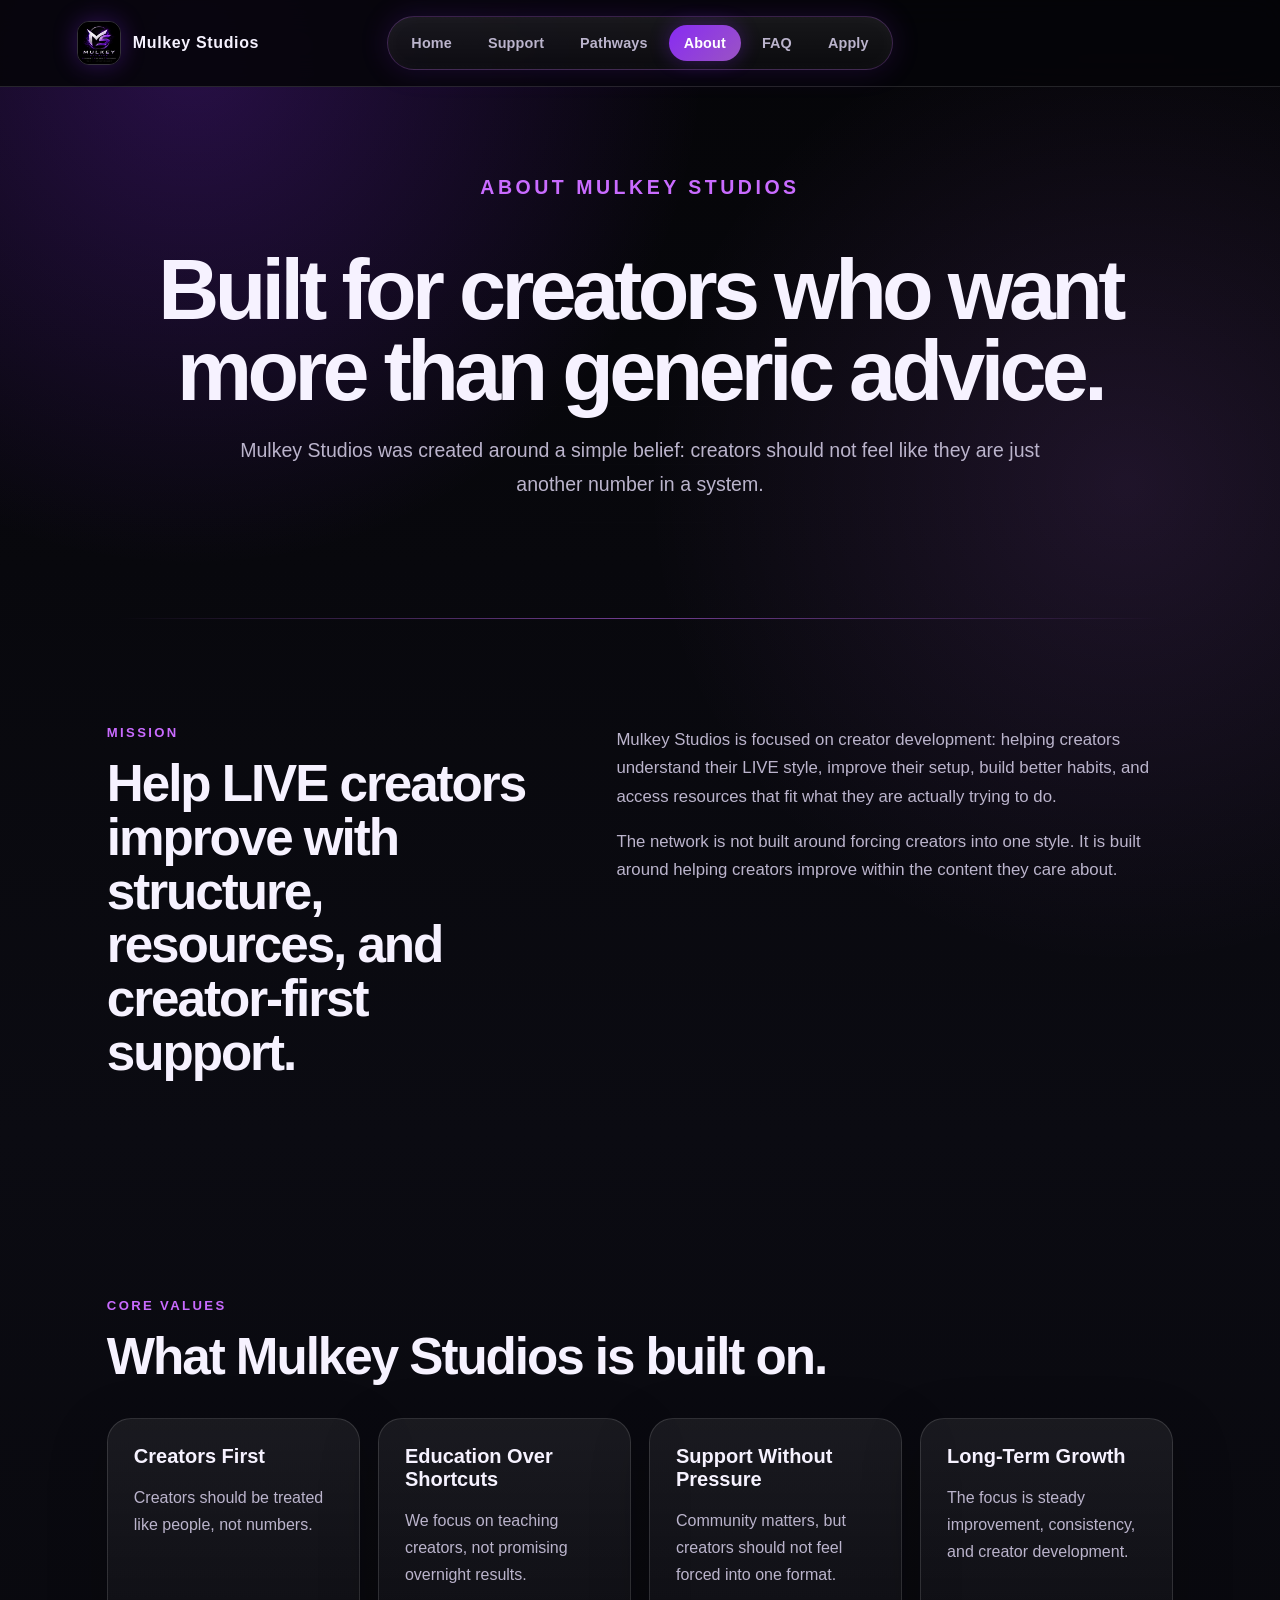
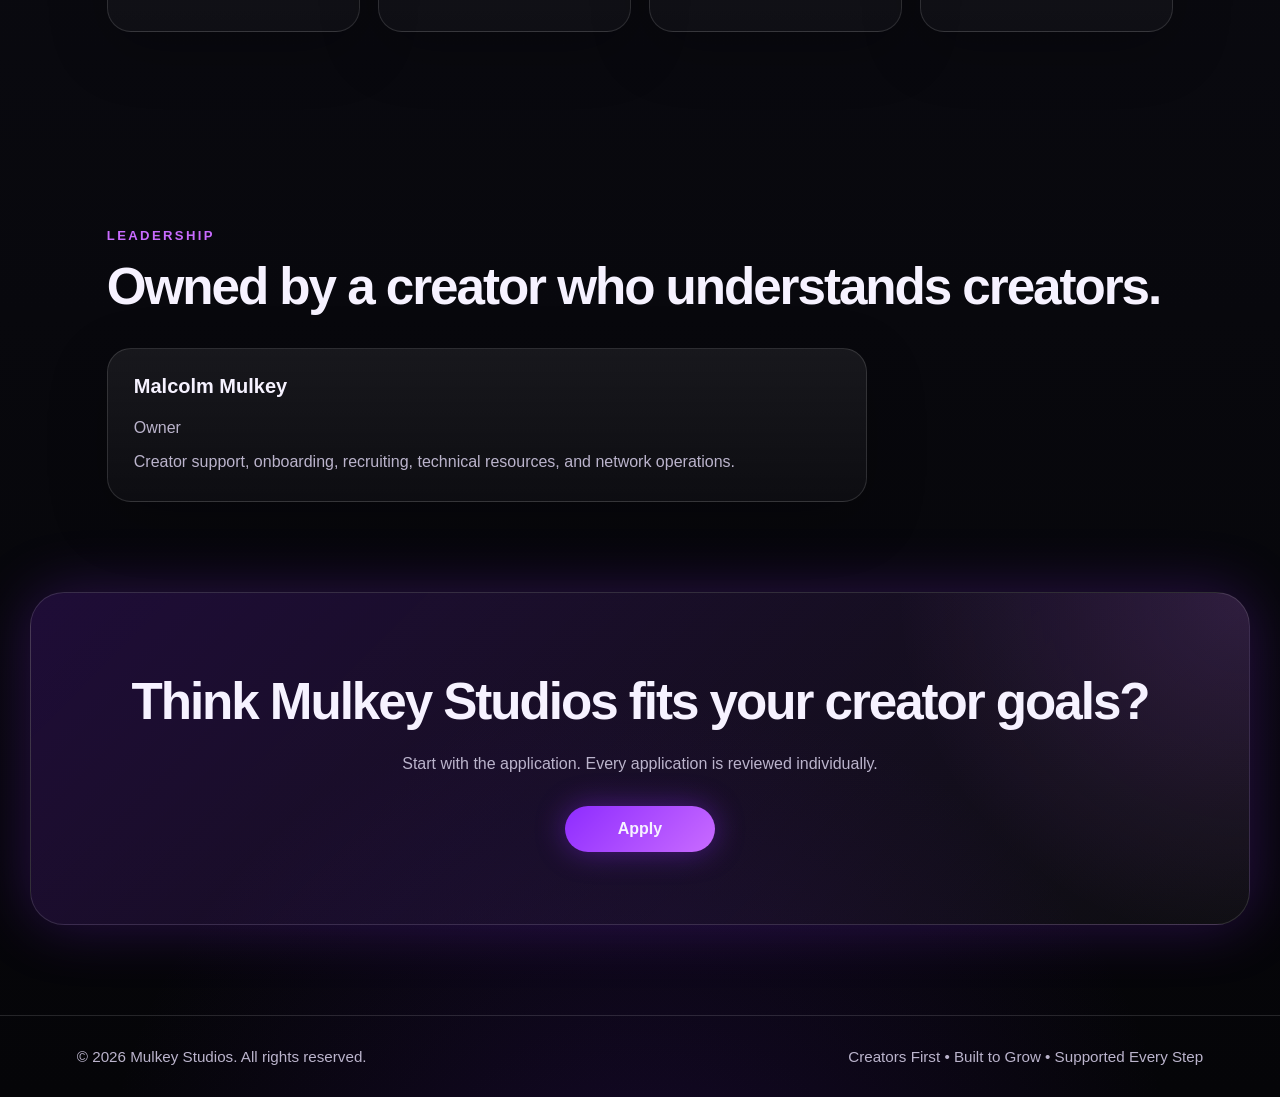
==== commit a58c76b4: "Add files via upload" ====
--- a/about.html
+++ b/about.html
@@ -82,7 +82,7 @@
 
     <section class="section cta">
       <h2>Think Mulkey Studios fits your creator goals?</h2>
-      <p>Start with the official TikTok application link. TikTok checks eligibility before an official Backstage invite can be sent.</p>
+      <p>Start with the application. Every application is reviewed individually.</p>
       <a class="btn btn-primary" href="https://www.tiktok.com/t/ZTBUme15k/" target="_blank" rel="noopener">Apply</a>
     </section>
   </main>
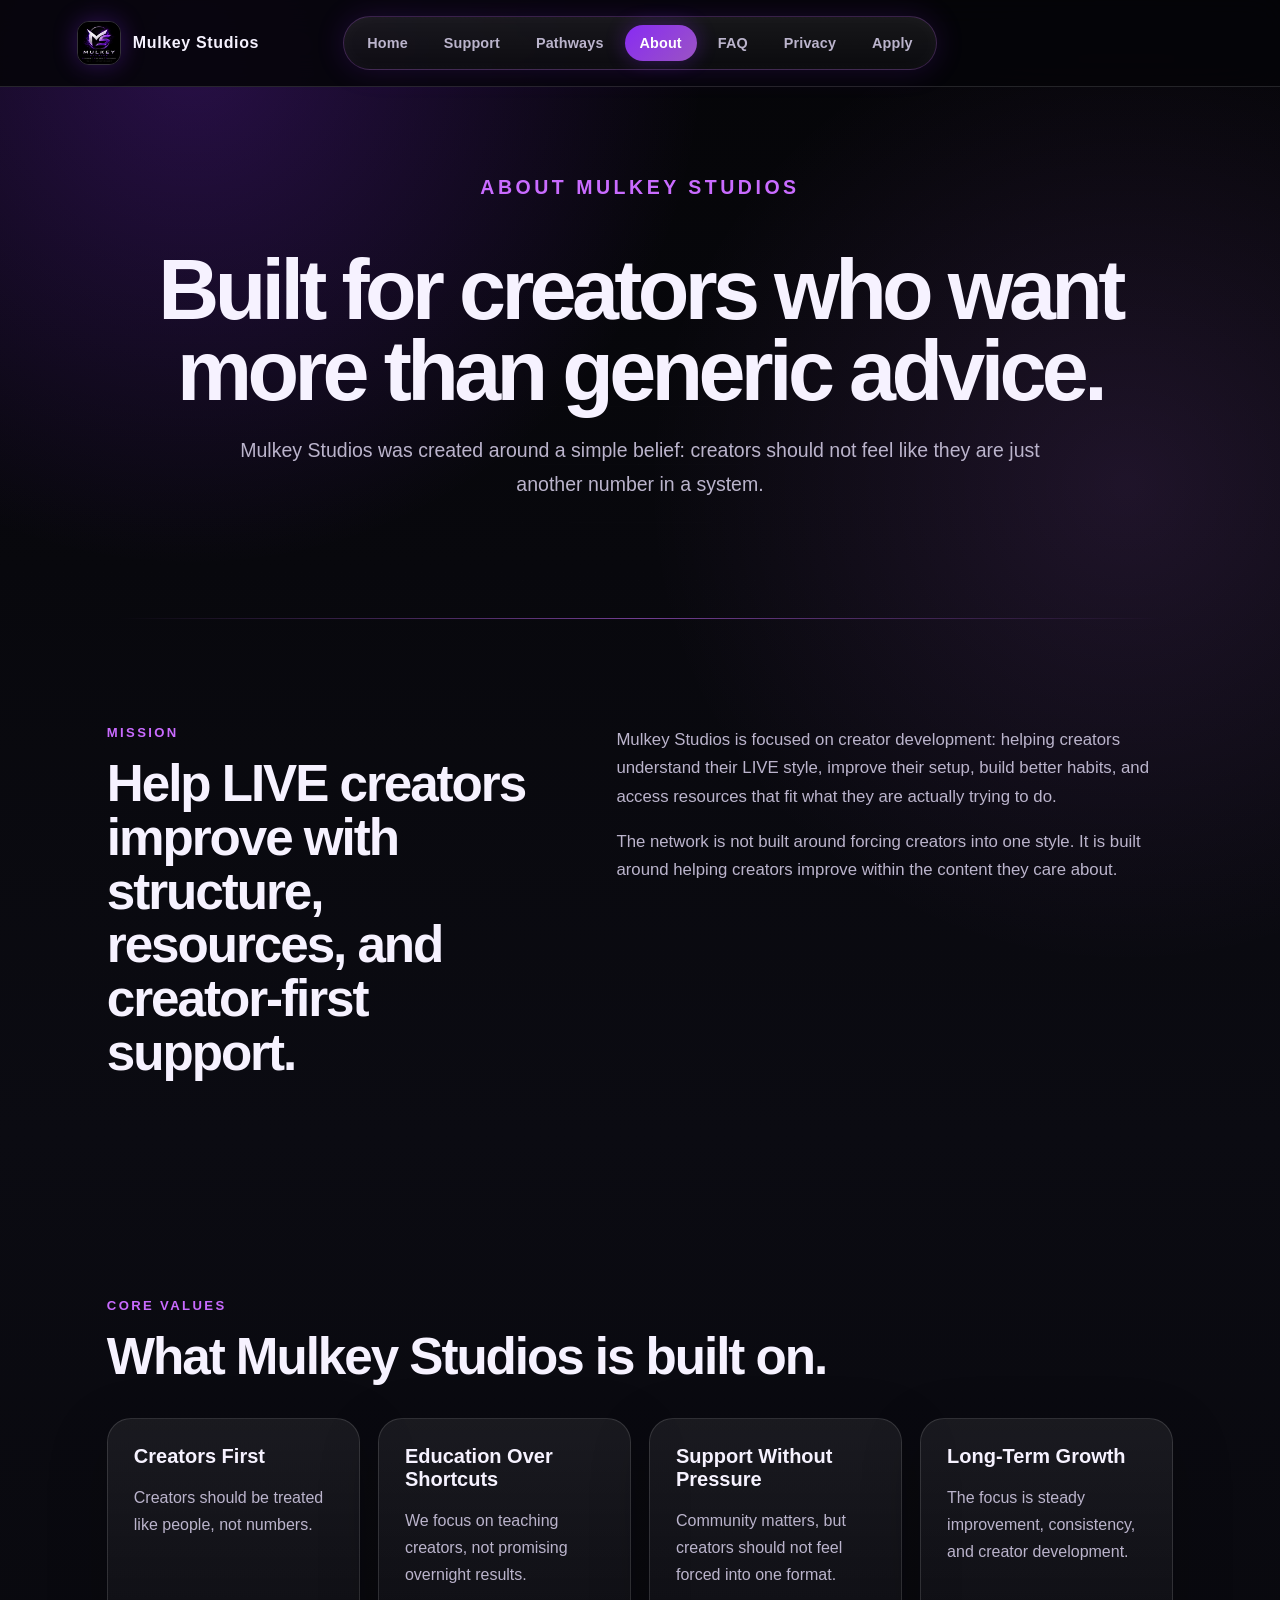
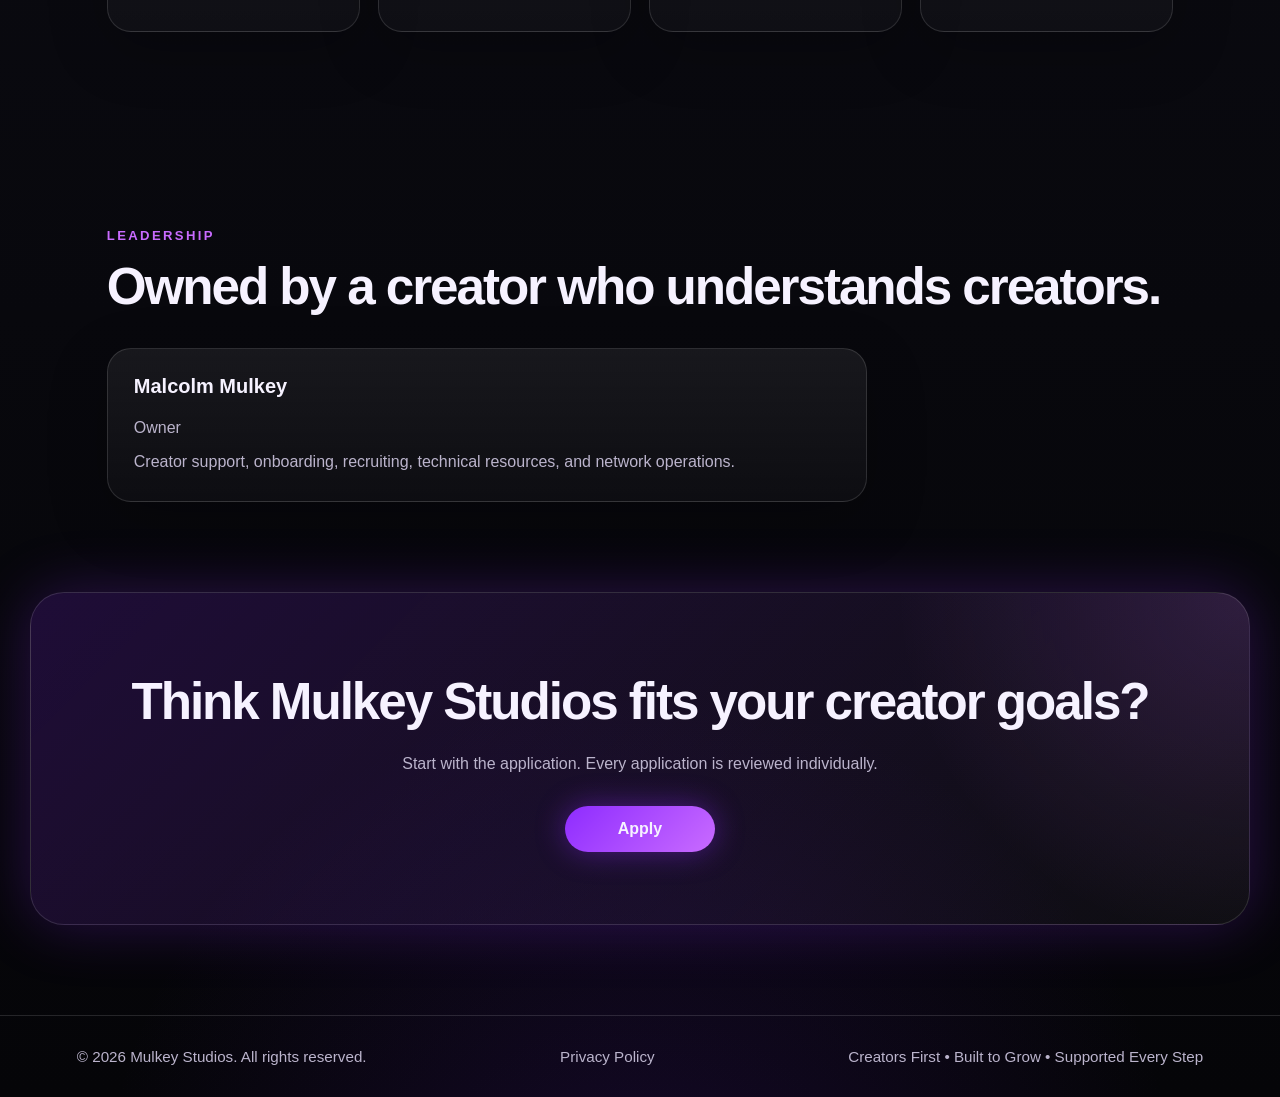
==== commit 9bfc1a27: "Add files via upload" ====
--- a/about.html
+++ b/about.html
@@ -26,6 +26,7 @@
       <a href="pathways.html">Pathways</a>
       <a class="active" href="about.html">About</a>
       <a href="faq.html">FAQ</a>
+      <a href="privacy.html">Privacy</a>
       <a href="https://www.tiktok.com/t/ZTBUme15k/" target="_blank" rel="noopener">Apply</a>
     </nav>
   </header>
@@ -89,6 +90,7 @@
 
   <footer class="site-footer">
     <p>© 2026 Mulkey Studios. All rights reserved.</p>
+    <p><a href="privacy.html">Privacy Policy</a></p>
     <p>Creators First • Built to Grow • Supported Every Step</p>
   </footer>
 
